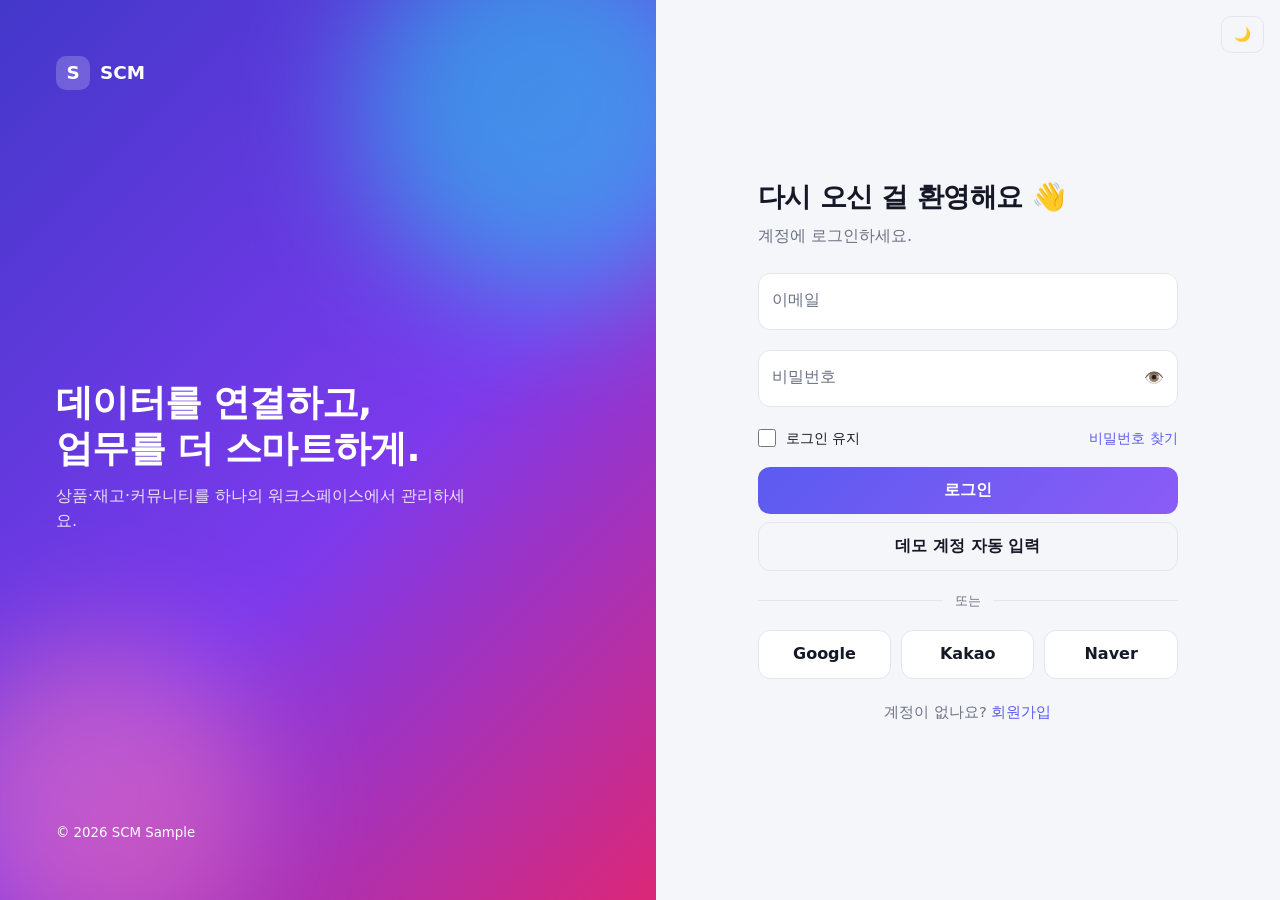
==== login.html @ 610f29ce "Add sample publishing: login, signup, board, product registration Co-Authored-By: Claude Sonnet 5.5 " ====
<!DOCTYPE html>
<html lang="ko">
<head>
<meta charset="UTF-8">
<meta name="viewport" content="width=device-width, initial-scale=1">
<title>로그인 · SCM Sample</title>
<link rel="stylesheet" href="css/style.css">
</head>
<body>
<button class="btn btn-sm btn-ghost theme-fab" data-theme-toggle type="button"></button>
<div class="auth">
  <aside class="auth-hero"><div class="logo"><b>S</b> SCM</div><div><h2>데이터를 연결하고,<br>업무를 더 스마트하게.</h2><p>상품·재고·커뮤니티를 하나의 워크스페이스에서 관리하세요.</p></div><small>© 2026 SCM Sample</small></aside>
  <main class="auth-main">
    <section class="auth-card">
      <h1>다시 오신 걸 환영해요 👋</h1>
      <p class="sub">계정에 로그인하세요.</p>
      <form id="loginForm" novalidate>
        <div class="field"><input name="email" type="email" placeholder=" " autocomplete="email"><label>이메일</label><span class="msg"></span></div>
        <div class="field"><input name="password" type="password" placeholder=" " autocomplete="current-password"><label>비밀번호</label><button type="button" class="eye" aria-label="비밀번호 표시">👁️</button><span class="msg"></span></div>
        <div class="between" style="margin-bottom:18px"><label class="check" style="margin:0"><input type="checkbox" name="remember"> 로그인 유지</label><a href="#" onclick="App.toast('샘플에서는 지원하지 않습니다.','error');return false">비밀번호 찾기</a></div>
        <button class="btn btn-primary btn-block" type="submit">로그인</button>
        <button class="btn btn-ghost btn-block" type="button" id="demoFill" style="margin-top:8px">데모 계정 자동 입력</button>
      </form>
      <div class="divider">또는</div>
      <div class="social">
        <button class="btn" type="button" onclick="App.toast('소셜 로그인은 샘플입니다.','error')">Google</button>
        <button class="btn" type="button" onclick="App.toast('소셜 로그인은 샘플입니다.','error')">Kakao</button>
        <button class="btn" type="button" onclick="App.toast('소셜 로그인은 샘플입니다.','error')">Naver</button>
      </div>
      <p class="foot">계정이 없나요? <a href="signup.html">회원가입</a></p>
    </section>
  </main>
</div>
<script src="js/common.js"></script><script src="js/auth.js"></script>
</body></html>
---- css/style.css ----
/* ===== Design tokens ===== */
:root{
  --bg:#f5f6fa; --surface:#fff; --surface-2:#f0f2f8; --text:#151826; --muted:#6b7285;
  --border:#e3e6ef; --primary:#5b5bf0; --primary-2:#8b5cf6; --primary-soft:#eceaff;
  --danger:#e5484d; --success:#16a34a; --warn:#d97706;
  --radius:14px; --shadow:0 1px 2px rgba(20,24,50,.05),0 8px 28px rgba(20,24,50,.07);
  --font:"Pretendard","Inter",system-ui,-apple-system,"Segoe UI","Noto Sans KR",sans-serif;
}
[data-theme="dark"]{
  --bg:#0d0f18; --surface:#161927; --surface-2:#1d2133; --text:#eceefa; --muted:#99a0b8;
  --border:#272b40; --primary-soft:#26264d; --shadow:0 1px 2px rgba(0,0,0,.4),0 8px 28px rgba(0,0,0,.35);
}
*{box-sizing:border-box;margin:0}
html{color-scheme:light dark}
body{font-family:var(--font);background:var(--bg);color:var(--text);line-height:1.55;min-height:100vh;transition:background .25s,color .25s}
a{color:var(--primary);text-decoration:none} a:hover{text-decoration:underline}
button,input,select,textarea{font:inherit;color:inherit}
:focus-visible{outline:3px solid color-mix(in srgb,var(--primary) 45%,transparent);outline-offset:2px}
.sr-only{position:absolute;width:1px;height:1px;overflow:hidden;clip:rect(0 0 0 0)}

/* ===== Buttons ===== */
.btn{display:inline-flex;align-items:center;justify-content:center;gap:8px;padding:11px 18px;border-radius:12px;border:1px solid var(--border);background:var(--surface);cursor:pointer;font-weight:600;transition:transform .12s,box-shadow .2s,background .2s}
.btn:hover{transform:translateY(-1px);box-shadow:var(--shadow);text-decoration:none}
.btn:active{transform:scale(.98)}
.btn[disabled]{opacity:.6;pointer-events:none}
.btn-primary{background:linear-gradient(135deg,var(--primary),var(--primary-2));color:#fff;border:0}
.btn-ghost{background:transparent}
.btn-block{width:100%}
.btn-sm{padding:7px 12px;font-size:.85rem;border-radius:10px}
.spinner{width:16px;height:16px;border:2px solid rgba(255,255,255,.5);border-top-color:#fff;border-radius:50%;animation:spin .7s linear infinite}
@keyframes spin{to{transform:rotate(360deg)}}

/* ===== Form ===== */
.field{position:relative;margin-bottom:16px}
.field input,.field select,.field textarea{width:100%;padding:22px 14px 8px;background:var(--surface);border:1.5px solid var(--border);border-radius:12px;transition:border-color .2s,box-shadow .2s}
.field textarea{min-height:130px;resize:vertical}
.field label{position:absolute;left:14px;top:15px;color:var(--muted);pointer-events:none;transition:all .15s;transform-origin:left top}
.field input:focus+label,.field input:not(:placeholder-shown)+label,
.field textarea:focus+label,.field textarea:not(:placeholder-shown)+label,
.field select+label{top:6px;font-size:.72rem;color:var(--primary)}
.field input:focus,.field select:focus,.field textarea:focus{border-color:var(--primary);box-shadow:0 0 0 4px color-mix(in srgb,var(--primary) 16%,transparent);outline:0}
.field.invalid input,.field.invalid select,.field.invalid textarea{border-color:var(--danger)}
.field.valid input{border-color:var(--success)}
.field .msg{display:block;font-size:.78rem;color:var(--danger);min-height:0;margin:4px 4px 0;max-height:0;overflow:hidden;opacity:0;transition:all .2s}
.field.invalid .msg{max-height:40px;opacity:1}
.field .eye{position:absolute;right:8px;top:10px;background:none;border:0;cursor:pointer;padding:6px;border-radius:8px;color:var(--muted)}
.field .suffix{position:absolute;right:14px;top:16px;color:var(--muted);font-size:.9rem}
.row{display:grid;grid-template-columns:1fr 1fr;gap:12px}
.check{display:flex;gap:10px;align-items:flex-start;font-size:.9rem;margin:8px 0;cursor:pointer}
.check input{accent-color:var(--primary);width:18px;height:18px;margin-top:2px}
.meter{display:flex;gap:4px;margin:-6px 0 14px}
.meter i{flex:1;height:4px;border-radius:4px;background:var(--border);transition:background .25s}
.meter-text{font-size:.78rem;color:var(--muted);margin:-8px 0 14px}

/* ===== Auth layout ===== */
.auth{display:grid;grid-template-columns:1.05fr 1fr;min-height:100vh}
.auth-hero{position:relative;overflow:hidden;color:#fff;padding:56px;display:flex;flex-direction:column;justify-content:space-between;background:linear-gradient(135deg,#4338ca,#7c3aed 55%,#db2777)}
.auth-hero::before,.auth-hero::after{content:"";position:absolute;border-radius:50%;filter:blur(60px);opacity:.55;animation:float 12s ease-in-out infinite}
.auth-hero::before{width:380px;height:380px;background:#22d3ee;top:-80px;right:-80px}
.auth-hero::after{width:320px;height:320px;background:#f472b6;bottom:-60px;left:-60px;animation-delay:-6s}
@keyframes float{50%{transform:translate(30px,40px) scale(1.1)}}
.auth-hero>*{position:relative;z-index:1}
.auth-hero h2{font-size:2.3rem;line-height:1.25;letter-spacing:-.02em}
.auth-hero p{opacity:.85;margin-top:12px;max-width:420px}
.auth-main{display:flex;align-items:center;justify-content:center;padding:32px;position:relative}
.auth-card{width:100%;max-width:420px;animation:rise .5s both}
@keyframes rise{from{opacity:0;transform:translateY(14px)}}
.auth-card h1{font-size:1.7rem;letter-spacing:-.02em}
.auth-card .sub{color:var(--muted);margin:6px 0 24px}
.divider{display:flex;align-items:center;gap:12px;color:var(--muted);font-size:.8rem;margin:20px 0}
.divider::before,.divider::after{content:"";flex:1;height:1px;background:var(--border)}
.social{display:grid;grid-template-columns:repeat(3,1fr);gap:10px}
.between{display:flex;justify-content:space-between;align-items:center;font-size:.9rem}
.foot{text-align:center;margin-top:22px;color:var(--muted);font-size:.92rem}
.theme-fab{position:fixed;top:16px;right:16px;z-index:50}
.logo{display:flex;align-items:center;gap:10px;font-weight:800;font-size:1.15rem}
.logo b{display:grid;place-items:center;width:34px;height:34px;border-radius:10px;background:rgba(255,255,255,.2)}
.app .logo b{background:linear-gradient(135deg,var(--primary),var(--primary-2));color:#fff}
.steps{display:flex;gap:6px;margin-bottom:22px}
.steps span{flex:1;height:4px;border-radius:4px;background:var(--border)}
.steps span.on{background:linear-gradient(90deg,var(--primary),var(--primary-2))}
.pane[hidden]{display:none}

/* ===== App shell ===== */
.topbar{position:sticky;top:0;z-index:40;display:flex;align-items:center;gap:20px;padding:12px 28px;background:color-mix(in srgb,var(--surface) 82%,transparent);backdrop-filter:blur(12px);border-bottom:1px solid var(--border)}
.topbar nav{display:flex;gap:4px;margin-right:auto}
.topbar nav a{padding:8px 14px;border-radius:10px;color:var(--muted);font-weight:600}
.topbar nav a:hover,.topbar nav a.active{background:var(--primary-soft);color:var(--primary);text-decoration:none}
.avatar{width:34px;height:34px;border-radius:50%;display:grid;place-items:center;background:linear-gradient(135deg,var(--primary),var(--primary-2));color:#fff;font-weight:700;font-size:.85rem}
.container{max-width:1080px;margin:0 auto;padding:32px 24px 80px}
.page-head{display:flex;justify-content:space-between;align-items:flex-end;gap:16px;flex-wrap:wrap;margin-bottom:22px}
.page-head h1{font-size:1.65rem;letter-spacing:-.02em}
.page-head p{color:var(--muted)}
.card{background:var(--surface);border:1px solid var(--border);border-radius:var(--radius);box-shadow:var(--shadow);padding:24px}

/* ===== Board ===== */
.toolbar{display:flex;gap:10px;flex-wrap:wrap;margin-bottom:16px}
.search{flex:1;min-width:220px;position:relative}
.search input{width:100%;padding:11px 14px 11px 40px;border-radius:12px;border:1.5px solid var(--border);background:var(--surface)}
.search svg{position:absolute;left:13px;top:12px;color:var(--muted)}
.chips{display:flex;gap:8px;flex-wrap:wrap}
.chip{padding:7px 14px;border-radius:999px;border:1px solid var(--border);background:var(--surface);cursor:pointer;font-size:.86rem;font-weight:600;color:var(--muted);transition:.15s}
.chip.on{background:var(--primary);color:#fff;border-color:var(--primary)}
.select{padding:10px 12px;border-radius:12px;border:1.5px solid var(--border);background:var(--surface)}
.post-list{list-style:none;padding:0;display:grid;gap:12px}
.post{display:grid;grid-template-columns:1fr auto;gap:8px 16px;padding:18px 20px;cursor:pointer;background:var(--surface);border:1px solid var(--border);border-radius:var(--radius);transition:transform .15s,box-shadow .2s,border-color .2s;animation:rise .35s both}
.post:hover{transform:translateY(-2px);box-shadow:var(--shadow);border-color:color-mix(in srgb,var(--primary) 40%,var(--border))}
.post h3{font-size:1.05rem;display:flex;gap:8px;align-items:center;flex-wrap:wrap}
.post .excerpt{color:var(--muted);font-size:.92rem;grid-column:1;display:-webkit-box;-webkit-line-clamp:2;-webkit-box-orient:vertical;overflow:hidden}
.post .meta{grid-column:1/-1;display:flex;gap:14px;color:var(--muted);font-size:.8rem;align-items:center}
.post .like{grid-row:1;grid-column:2;align-self:start}
.badge{font-size:.72rem;padding:3px 9px;border-radius:999px;background:var(--primary-soft);color:var(--primary);font-weight:700}
.badge.notice{background:#fee2e2;color:#b91c1c} .badge.qna{background:#fef3c7;color:#b45309}
[data-theme="dark"] .badge.notice{background:#4a1d1d;color:#fca5a5}
[data-theme="dark"] .badge.qna{background:#44330f;color:#fcd34d}
.pager{display:flex;justify-content:center;gap:6px;margin-top:24px}
.pager button{min-width:38px;height:38px;border-radius:10px;border:1px solid var(--border);background:var(--surface);cursor:pointer;font-weight:600}
.pager button.on{background:var(--primary);color:#fff;border-color:var(--primary)}
.pager button:disabled{opacity:.4;cursor:default}
.empty{text-align:center;color:var(--muted);padding:56px 0}
.skeleton{height:96px;border-radius:var(--radius);background:linear-gradient(90deg,var(--surface) 25%,var(--surface-2) 50%,var(--surface) 75%);background-size:200% 100%;animation:shimmer 1.2s infinite}
@keyframes shimmer{to{background-position:-200% 0}}
.comments{margin-top:18px;border-top:1px solid var(--border);padding-top:14px}
.comment{padding:10px 0;border-bottom:1px dashed var(--border);font-size:.92rem}
.comment small{color:var(--muted);margin-left:8px}
.comment-form{display:flex;gap:8px;margin-top:12px}
.comment-form input{flex:1;padding:10px 14px;border-radius:12px;border:1.5px solid var(--border);background:var(--surface)}

/* ===== Modal / drawer ===== */
.overlay{position:fixed;inset:0;background:rgba(10,12,24,.5);backdrop-filter:blur(3px);display:none;z-index:60;justify-content:center;align-items:flex-start;padding:6vh 16px;overflow:auto}
.overlay.open{display:flex}
.modal{width:100%;max-width:640px;background:var(--surface);border-radius:18px;padding:26px;box-shadow:0 20px 60px rgba(0,0,0,.35);animation:pop .22s both}
@keyframes pop{from{opacity:0;transform:translateY(12px) scale(.98)}}
.modal-head{display:flex;justify-content:space-between;align-items:start;gap:12px;margin-bottom:14px}
.modal-body{white-space:pre-wrap;word-break:break-word}

/* ===== Product ===== */
.product-grid{display:grid;grid-template-columns:1fr 340px;gap:20px;align-items:start}
.card h2{font-size:1.05rem;margin-bottom:16px}
.dropzone{border:2px dashed var(--border);border-radius:var(--radius);padding:28px;text-align:center;color:var(--muted);cursor:pointer;transition:.2s}
.dropzone.drag,.dropzone:hover{border-color:var(--primary);background:var(--primary-soft);color:var(--primary)}
.thumbs{display:grid;grid-template-columns:repeat(auto-fill,minmax(92px,1fr));gap:10px;margin-top:12px}
.thumb{position:relative;aspect-ratio:1;border-radius:12px;overflow:hidden;border:1px solid var(--border);animation:pop .25s both}
.thumb img{width:100%;height:100%;object-fit:cover}
.thumb button{position:absolute;top:4px;right:4px;width:24px;height:24px;border-radius:50%;border:0;background:rgba(0,0,0,.6);color:#fff;cursor:pointer}
.thumb em{position:absolute;left:4px;bottom:4px;font-size:.68rem;background:var(--primary);color:#fff;padding:1px 7px;border-radius:999px;font-style:normal}
.tags{display:flex;flex-wrap:wrap;gap:6px;padding:8px;border:1.5px solid var(--border);border-radius:12px;background:var(--surface)}
.tags:focus-within{border-color:var(--primary)}
.tags span{display:inline-flex;gap:6px;align-items:center;padding:4px 10px;border-radius:999px;background:var(--primary-soft);color:var(--primary);font-size:.85rem;font-weight:600}
.tags span button{background:none;border:0;cursor:pointer;color:inherit}
.tags input{flex:1;min-width:100px;border:0;outline:0;background:transparent;padding:4px}
.switch{position:relative;width:46px;height:26px;flex:none}
.switch input{opacity:0;position:absolute;inset:0;cursor:pointer;z-index:1}
.switch i{position:absolute;inset:0;border-radius:99px;background:var(--border);transition:.2s}
.switch i::after{content:"";position:absolute;top:3px;left:3px;width:20px;height:20px;border-radius:50%;background:#fff;transition:.2s;box-shadow:0 1px 3px rgba(0,0,0,.3)}
.switch input:checked+i{background:var(--primary)} .switch input:checked+i::after{transform:translateX(20px)}
.toggle-row{display:flex;justify-content:space-between;align-items:center;gap:12px;padding:10px 0}
.preview{position:sticky;top:84px}
.preview .pimg{aspect-ratio:4/3;border-radius:12px;background:var(--surface-2) center/cover;display:grid;place-items:center;color:var(--muted);margin-bottom:12px}
.preview .price{font-size:1.3rem;font-weight:800}
.preview .old{text-decoration:line-through;color:var(--muted);font-size:.9rem;margin-left:6px}
.preview .off{color:var(--danger);font-weight:700;margin-right:6px}
.actions{display:flex;gap:10px;justify-content:flex-end;margin-top:6px}

/* ===== Toast ===== */
#toasts{position:fixed;bottom:22px;left:50%;transform:translateX(-50%);display:grid;gap:8px;z-index:100}
.toast{padding:12px 18px;border-radius:12px;background:#1c1f33;color:#fff;box-shadow:var(--shadow);animation:rise .25s both;display:flex;gap:10px;align-items:center}
.toast.success{border-left:4px solid var(--success)} .toast.error{border-left:4px solid var(--danger)}

@media(max-width:900px){
  .auth{grid-template-columns:1fr}.auth-hero{display:none}
  .product-grid{grid-template-columns:1fr}.preview{position:static}
}
@media(max-width:560px){.topbar{padding:10px 14px}.topbar nav a{padding:8px 9px;font-size:.9rem}.row{grid-template-columns:1fr}.container{padding:20px 14px 60px}}
@media(prefers-reduced-motion:reduce){*{animation:none!important;transition:none!important}}
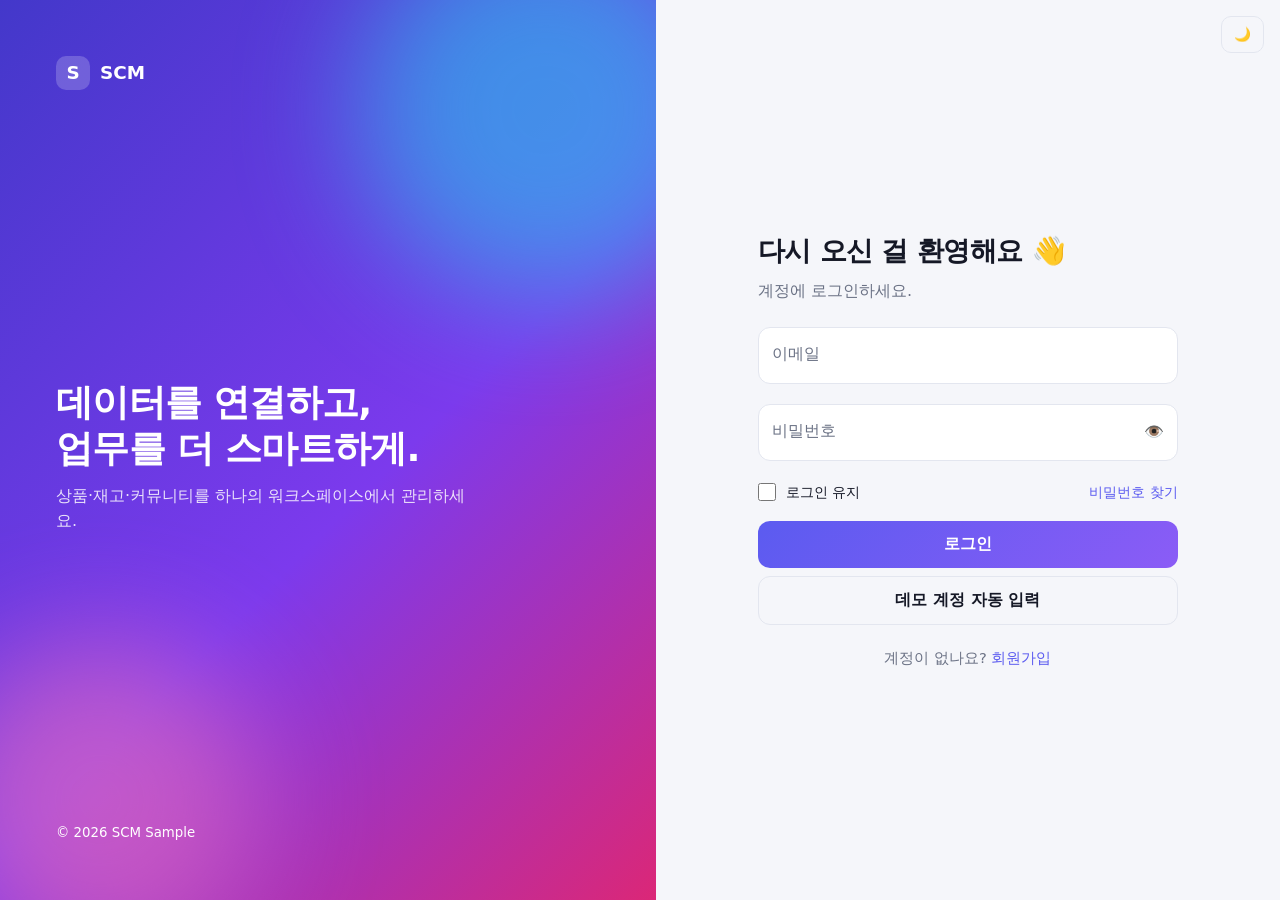
==== commit 95fcdfce: "Remove social login buttons from login page Co-Authored-By: Claude Sonnet 5.5 <noreply@anthropic.com" ====
--- a/login.html
+++ b/login.html
@@ -21,12 +21,6 @@
         <button class="btn btn-primary btn-block" type="submit">로그인</button>
         <button class="btn btn-ghost btn-block" type="button" id="demoFill" style="margin-top:8px">데모 계정 자동 입력</button>
       </form>
-      <div class="divider">또는</div>
-      <div class="social">
-        <button class="btn" type="button" onclick="App.toast('소셜 로그인은 샘플입니다.','error')">Google</button>
-        <button class="btn" type="button" onclick="App.toast('소셜 로그인은 샘플입니다.','error')">Kakao</button>
-        <button class="btn" type="button" onclick="App.toast('소셜 로그인은 샘플입니다.','error')">Naver</button>
-      </div>
       <p class="foot">계정이 없나요? <a href="signup.html">회원가입</a></p>
     </section>
   </main>
--- a/css/style.css
+++ b/css/style.css
@@ -67,9 +67,6 @@
 @keyframes rise{from{opacity:0;transform:translateY(14px)}}
 .auth-card h1{font-size:1.7rem;letter-spacing:-.02em}
 .auth-card .sub{color:var(--muted);margin:6px 0 24px}
-.divider{display:flex;align-items:center;gap:12px;color:var(--muted);font-size:.8rem;margin:20px 0}
-.divider::before,.divider::after{content:"";flex:1;height:1px;background:var(--border)}
-.social{display:grid;grid-template-columns:repeat(3,1fr);gap:10px}
 .between{display:flex;justify-content:space-between;align-items:center;font-size:.9rem}
 .foot{text-align:center;margin-top:22px;color:var(--muted);font-size:.92rem}
 .theme-fab{position:fixed;top:16px;right:16px;z-index:50}
@@ -84,7 +81,7 @@
 /* ===== App shell ===== */
 .topbar{position:sticky;top:0;z-index:40;display:flex;align-items:center;gap:20px;padding:12px 28px;background:color-mix(in srgb,var(--surface) 82%,transparent);backdrop-filter:blur(12px);border-bottom:1px solid var(--border)}
 .topbar nav{display:flex;gap:4px;margin-right:auto}
-.topbar nav a{padding:8px 14px;border-radius:10px;color:var(--muted);font-weight:600}
+.topbar nav a{white-space:nowrap;padding:8px 14px;border-radius:10px;color:var(--muted);font-weight:600}
 .topbar nav a:hover,.topbar nav a.active{background:var(--primary-soft);color:var(--primary);text-decoration:none}
 .avatar{width:34px;height:34px;border-radius:50%;display:grid;place-items:center;background:linear-gradient(135deg,var(--primary),var(--primary-2));color:#fff;font-weight:700;font-size:.85rem}
 .container{max-width:1080px;margin:0 auto;padding:32px 24px 80px}
@@ -124,7 +121,7 @@
 .comment{padding:10px 0;border-bottom:1px dashed var(--border);font-size:.92rem}
 .comment small{color:var(--muted);margin-left:8px}
 .comment-form{display:flex;gap:8px;margin-top:12px}
-.comment-form input{flex:1;padding:10px 14px;border-radius:12px;border:1.5px solid var(--border);background:var(--surface)}
+.comment-form .btn{white-space:nowrap;flex:none}.comment-form input{flex:1;min-width:0;padding:10px 14px;border-radius:12px;border:1.5px solid var(--border);background:var(--surface)}
 
 /* ===== Modal / drawer ===== */
 .overlay{position:fixed;inset:0;background:rgba(10,12,24,.5);backdrop-filter:blur(3px);display:none;z-index:60;justify-content:center;align-items:flex-start;padding:6vh 16px;overflow:auto}
@@ -171,5 +168,5 @@
   .auth{grid-template-columns:1fr}.auth-hero{display:none}
   .product-grid{grid-template-columns:1fr}.preview{position:static}
 }
-@media(max-width:560px){.topbar{padding:10px 14px}.topbar nav a{padding:8px 9px;font-size:.9rem}.row{grid-template-columns:1fr}.container{padding:20px 14px 60px}}
+@media(max-width:560px){.modal{padding:20px 16px}.overlay{padding:3vh 10px}.topbar{padding:10px 14px;gap:8px}.topbar .logo{font-size:0;gap:0}.topbar .logo b{font-size:1rem}.topbar nav{gap:0}.topbar nav a{padding:8px 10px;font-size:.9rem}.topbar .btn{white-space:nowrap;padding:7px 10px}.row{grid-template-columns:1fr}.container{padding:20px 14px 60px}}
 @media(prefers-reduced-motion:reduce){*{animation:none!important;transition:none!important}}
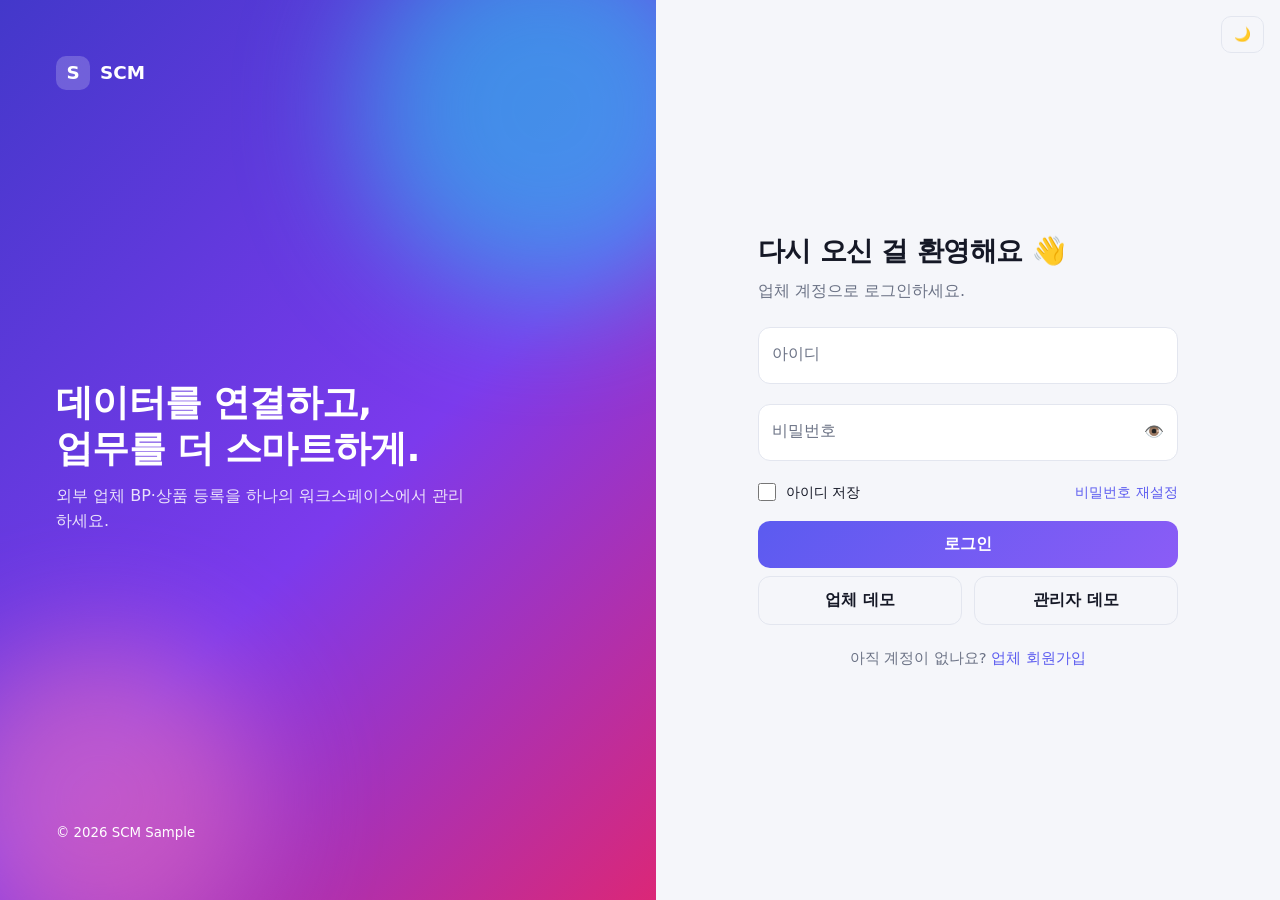
==== commit 467f58c6: "Phase 1: vendor signup/approval, auth hardening, profile, admin role - 4-step vendor signup (biz-num" ====
--- a/login.html
+++ b/login.html
@@ -9,19 +9,21 @@
 <body>
 <button class="btn btn-sm btn-ghost theme-fab" data-theme-toggle type="button"></button>
 <div class="auth">
-  <aside class="auth-hero"><div class="logo"><b>S</b> SCM</div><div><h2>데이터를 연결하고,<br>업무를 더 스마트하게.</h2><p>상품·재고·커뮤니티를 하나의 워크스페이스에서 관리하세요.</p></div><small>© 2026 SCM Sample</small></aside>
+  <aside class="auth-hero"><div class="logo"><b>S</b> SCM</div><div><h2>데이터를 연결하고,<br>업무를 더 스마트하게.</h2><p>외부 업체 BP·상품 등록을 하나의 워크스페이스에서 관리하세요.</p></div><small>© 2026 SCM Sample</small></aside>
   <main class="auth-main">
     <section class="auth-card">
       <h1>다시 오신 걸 환영해요 👋</h1>
-      <p class="sub">계정에 로그인하세요.</p>
+      <p class="sub">업체 계정으로 로그인하세요.</p>
+      <div class="alert info" id="joined" hidden>가입 신청이 접수되었습니다. 관리자 승인 후 SMS로 안내드립니다.</div>
+      <div class="alert err" id="loginErr" hidden></div>
       <form id="loginForm" novalidate>
-        <div class="field"><input name="email" type="email" placeholder=" " autocomplete="email"><label>이메일</label><span class="msg"></span></div>
+        <div class="field"><input name="loginId" placeholder=" " autocomplete="username" autocapitalize="none"><label>아이디</label><span class="msg"></span></div>
         <div class="field"><input name="password" type="password" placeholder=" " autocomplete="current-password"><label>비밀번호</label><button type="button" class="eye" aria-label="비밀번호 표시">👁️</button><span class="msg"></span></div>
-        <div class="between" style="margin-bottom:18px"><label class="check" style="margin:0"><input type="checkbox" name="remember"> 로그인 유지</label><a href="#" onclick="App.toast('샘플에서는 지원하지 않습니다.','error');return false">비밀번호 찾기</a></div>
+        <div class="between" style="margin-bottom:18px"><label class="check" style="margin:0"><input type="checkbox" name="saveId"> 아이디 저장</label><a href="reset.html">비밀번호 재설정</a></div>
         <button class="btn btn-primary btn-block" type="submit">로그인</button>
-        <button class="btn btn-ghost btn-block" type="button" id="demoFill" style="margin-top:8px">데모 계정 자동 입력</button>
+        <div class="row" style="margin-top:8px"><button class="btn btn-ghost" type="button" data-fill="demo">업체 데모</button><button class="btn btn-ghost" type="button" data-fill="admin">관리자 데모</button></div>
       </form>
-      <p class="foot">계정이 없나요? <a href="signup.html">회원가입</a></p>
+      <p class="foot">아직 계정이 없나요? <a href="signup.html">업체 회원가입</a></p>
     </section>
   </main>
 </div>
--- a/css/style.css
+++ b/css/style.css
@@ -170,3 +170,48 @@
 }
 @media(max-width:560px){.modal{padding:20px 16px}.overlay{padding:3vh 10px}.topbar{padding:10px 14px;gap:8px}.topbar .logo{font-size:0;gap:0}.topbar .logo b{font-size:1rem}.topbar nav{gap:0}.topbar nav a{padding:8px 10px;font-size:.9rem}.topbar .btn{white-space:nowrap;padding:7px 10px}.row{grid-template-columns:1fr}.container{padding:20px 14px 60px}}
 @media(prefers-reduced-motion:reduce){*{animation:none!important;transition:none!important}}
+
+/* ===== Phase 1: 회원/인증/관리자 ===== */
+.field.has-btn input{padding-right:112px}
+.field .inline-btn{position:absolute;right:8px;top:9px}
+.field .ok{display:none;font-size:.78rem;color:var(--success);margin:4px 4px 0}
+.field.verified .ok{display:block}
+.field.verified input{border-color:var(--success)}
+.timer{font-variant-numeric:tabular-nums;color:var(--danger);font-size:.85rem;font-weight:700}
+.hint{font-size:.82rem;color:var(--muted);margin:-6px 0 14px}
+.alert{padding:12px 14px;border-radius:12px;font-size:.9rem;margin-bottom:16px;border:1px solid transparent}
+.alert.info{background:var(--primary-soft);color:var(--primary)}
+.alert.warn{background:#fef3c7;color:#92400e}
+.alert.err{background:#fee2e2;color:#b91c1c}
+[data-theme="dark"] .alert.warn{background:#44330f;color:#fcd34d}
+[data-theme="dark"] .alert.err{background:#4a1d1d;color:#fca5a5}
+.alert[hidden]{display:none}
+.upload{display:flex;align-items:center;gap:10px;padding:12px 14px;border:1.5px dashed var(--border);border-radius:12px;margin-bottom:12px;flex-wrap:wrap}
+.upload b{flex:1;min-width:140px}
+.upload .fname{width:100%;font-size:.85rem;color:var(--muted)}
+.upload.has .fname{color:var(--success)}
+.st{display:inline-block;font-size:.74rem;font-weight:700;padding:3px 10px;border-radius:999px;white-space:nowrap}
+.st-pending{background:#fef3c7;color:#b45309}.st-approved{background:#dcfce7;color:#15803d}
+.st-rejected{background:#fee2e2;color:#b91c1c}.st-locked{background:#e5e7eb;color:#374151}
+[data-theme="dark"] .st-pending{background:#44330f;color:#fcd34d}[data-theme="dark"] .st-approved{background:#12351f;color:#86efac}
+[data-theme="dark"] .st-rejected{background:#4a1d1d;color:#fca5a5}[data-theme="dark"] .st-locked{background:#2b2f40;color:#cbd0e4}
+.stats{display:grid;grid-template-columns:repeat(4,1fr);gap:12px;margin-bottom:18px}
+.stat{padding:16px 18px;border-radius:var(--radius);background:var(--surface);border:1px solid var(--border);cursor:pointer;transition:.15s}
+.stat:hover{border-color:var(--primary)} .stat b{display:block;font-size:1.6rem;letter-spacing:-.02em} .stat small{color:var(--muted)}
+.table-wrap{overflow-x:auto;background:var(--surface);border:1px solid var(--border);border-radius:var(--radius)}
+table.tbl{width:100%;border-collapse:collapse;font-size:.9rem;min-width:720px}
+.tbl th,.tbl td{padding:12px 14px;text-align:left;border-bottom:1px solid var(--border);white-space:nowrap}
+.tbl th{background:var(--surface-2);font-size:.78rem;color:var(--muted)}
+.tbl tbody tr{cursor:pointer;transition:background .12s} .tbl tbody tr:hover{background:var(--primary-soft)}
+.tbl tbody tr:last-child td{border-bottom:0}
+.tbl input[type=checkbox]{accent-color:var(--primary);width:16px;height:16px}
+.dl{display:grid;grid-template-columns:110px 1fr;gap:8px 12px;font-size:.92rem;margin:12px 0}
+.dl dt{color:var(--muted)} .dl dd{margin:0;word-break:break-all}
+.docs{display:flex;flex-direction:column;gap:6px;margin:8px 0 14px}
+.docs span{padding:8px 12px;border-radius:10px;background:var(--surface-2);font-size:.88rem}
+.reasons{display:flex;gap:6px;flex-wrap:wrap;margin:-6px 0 12px}
+.toggle-row.line{border-bottom:1px solid var(--border)}
+.toggle-row.line:last-child{border-bottom:0}
+.narrow{max-width:640px}
+@media(max-width:700px){.stats{grid-template-columns:repeat(2,1fr)}.dl{grid-template-columns:90px 1fr}}
+@media(max-width:560px){.topbar nav{overflow-x:auto;min-width:0;scrollbar-width:none}.topbar .avatar{display:none}.field.has-btn input{padding-right:100px}}
